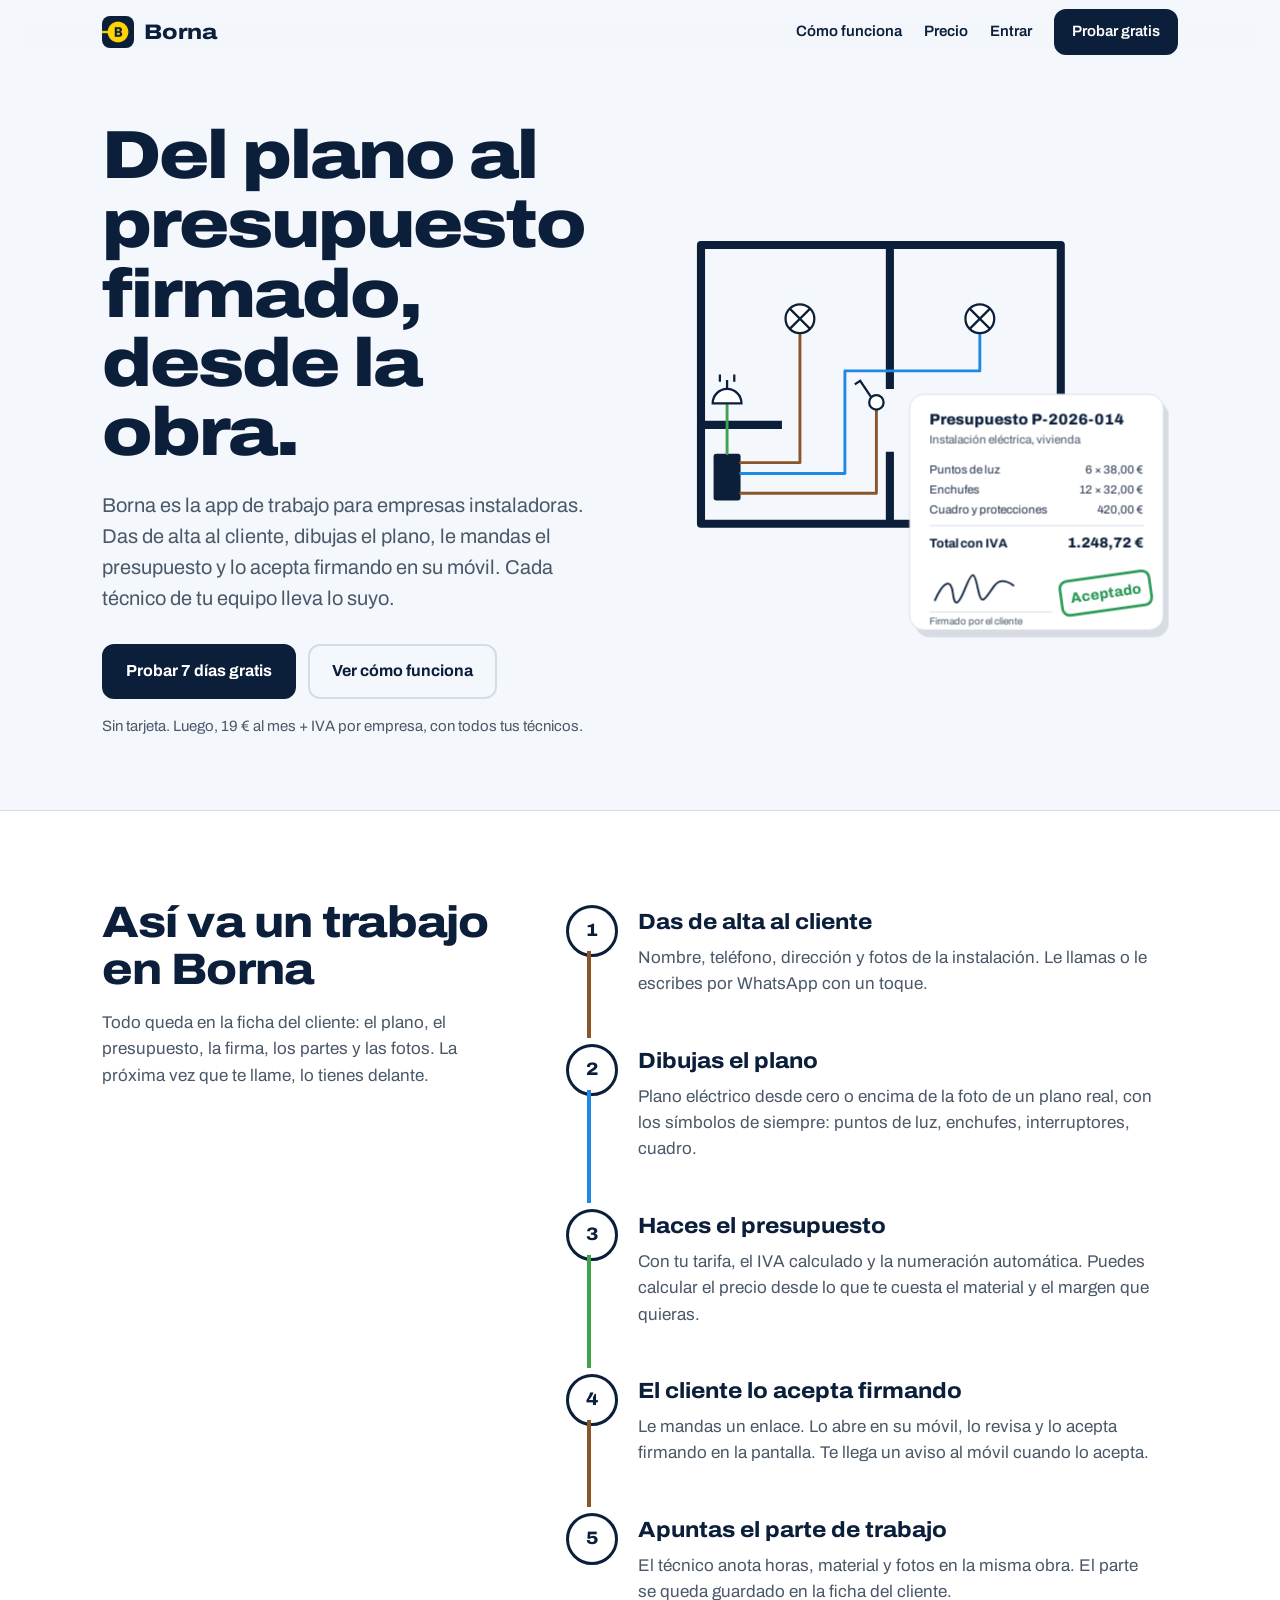
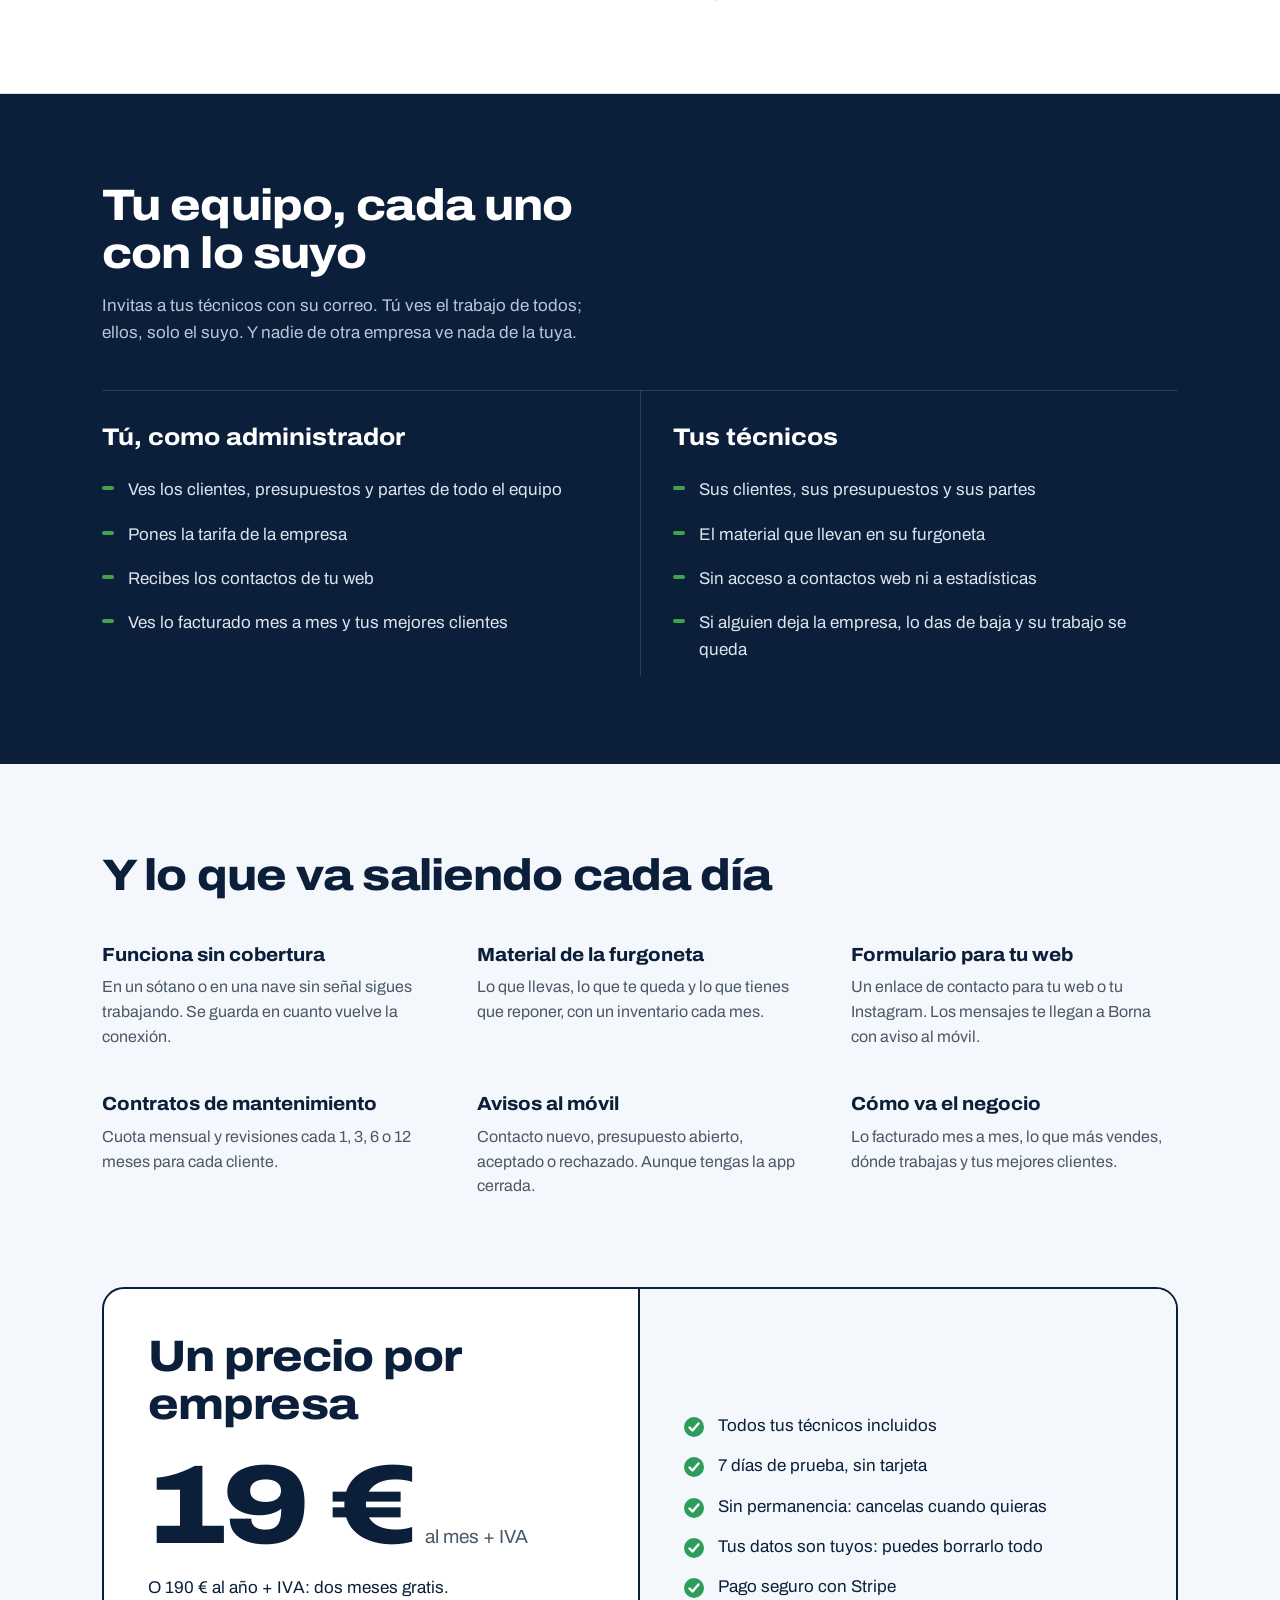
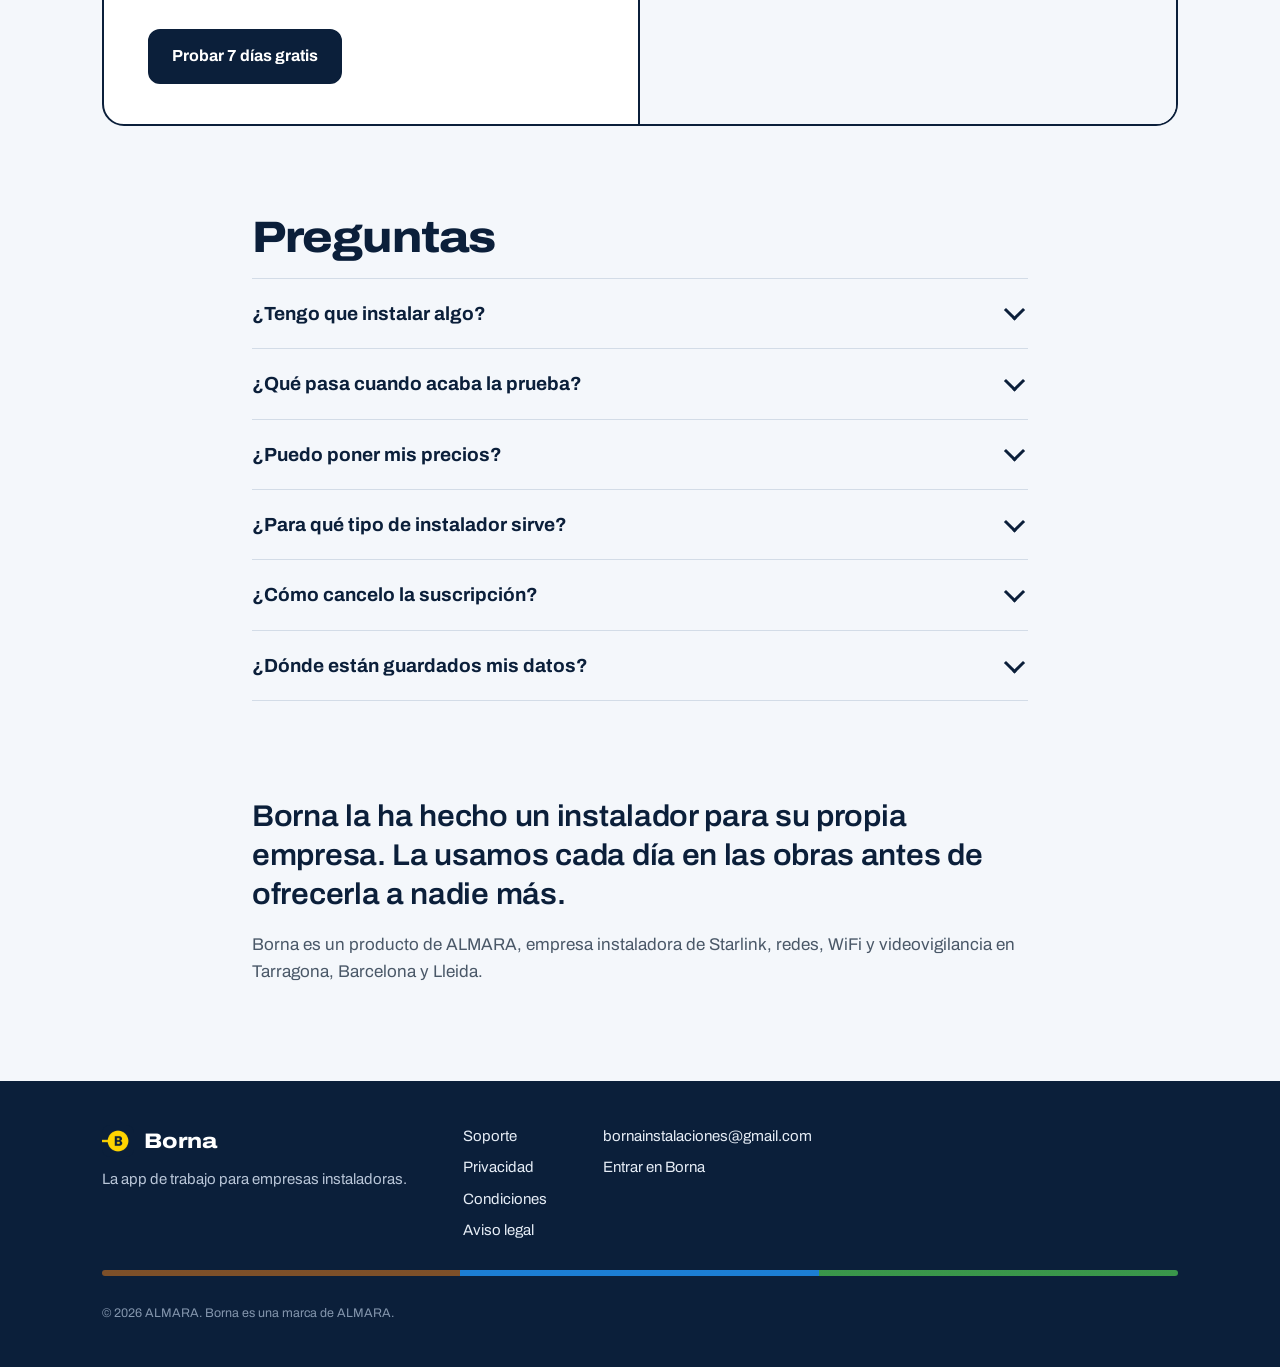
==== index.html @ b648d2bb "Web de Borna: portada, soporte, privacidad, condiciones y aviso legal Co-Authored-By: Claude Opus 5." ====
<!doctype html>
<html lang="es">
<head>
<meta charset="utf-8">
<meta name="viewport" content="width=device-width,initial-scale=1,viewport-fit=cover">
<title>Borna: presupuestos, planos y partes de trabajo para instaladores</title>
<meta name="description" content="App para empresas instaladoras: fichas de clientes, planos eléctricos, presupuestos que el cliente acepta firmando desde el móvil, partes de trabajo y material. 7 días gratis.">
<meta name="theme-color" content="#F4F7FB">
<meta property="og:title" content="Borna: la app de trabajo para empresas instaladoras">
<meta property="og:description" content="Clientes, planos, presupuestos con firma del cliente y partes de trabajo, desde el móvil. 19 € al mes por empresa, con todos tus técnicos.">
<meta property="og:type" content="website">
<meta property="og:image" content="/icon-512.png">
<link rel="icon" href="/icon-192.png">
<link rel="apple-touch-icon" href="/apple-touch-icon.png">
<link rel="preconnect" href="https://fonts.googleapis.com">
<link rel="preconnect" href="https://fonts.gstatic.com" crossorigin>
<link href="https://fonts.googleapis.com/css2?family=Archivo:wdth,wght@62..125,100..900&display=swap" rel="stylesheet">
<link rel="stylesheet" href="/estilo.css">
<style>
/* Portada */
.portada{padding:56px 0 72px}
.portada .envoltura{display:grid;grid-template-columns:1.02fr .98fr;gap:48px;align-items:center}
.portada h1{font-size:clamp(38px,5.6vw,68px);line-height:1.02;margin:0 0 22px;font-weight:850;font-variation-settings:"wdth" 116;letter-spacing:-.03em;max-width:13ch}
.portada .entrada{font-size:clamp(18px,1.6vw,20px);color:var(--gris);max-width:44ch;margin:0 0 30px}
.acciones{display:flex;flex-wrap:wrap;gap:12px;align-items:center}
.portada .nota{margin:16px 0 0;font-size:15px;color:var(--gris)}
@media (max-width:900px){.portada{padding:28px 0 56px}.portada .envoltura{grid-template-columns:1fr;gap:36px}}

/* Plano animado */
.plano{width:100%;height:auto;overflow:visible}
.plano .muro{fill:none;stroke:var(--tinta);stroke-width:9;stroke-linejoin:round}
.plano .simbolo{fill:#fff;stroke:var(--tinta);stroke-width:2.5}
.plano .cable{fill:none;stroke-width:3.2;stroke-linecap:round;stroke-linejoin:round;stroke-dasharray:var(--l);stroke-dashoffset:var(--l);animation:tender .7s cubic-bezier(.6,0,.3,1) forwards}
.plano .c1{stroke:var(--fase);--l:220;animation-delay:.25s}
.plano .c2{stroke:var(--neutro);--l:430;animation-delay:.55s}
.plano .c3{stroke:var(--tierra);--l:60;animation-delay:.85s}
.plano .c4{stroke:var(--fase);--l:250;animation-delay:1.05s}
.plano .hoja{opacity:0;transform:translateY(18px);animation:subir .55s cubic-bezier(.2,.8,.2,1) 1.55s forwards}
.plano .sello{opacity:0;transform-box:fill-box;transform-origin:center;transform:rotate(-8deg) scale(1.6);animation:sellar .35s cubic-bezier(.3,1.6,.5,1) 2.25s forwards}
.plano .firma{fill:none;stroke:var(--tinta);stroke-width:2;stroke-linecap:round;stroke-dasharray:160;stroke-dashoffset:160;animation:tender .6s ease-out 2s forwards}
@keyframes tender{to{stroke-dashoffset:0}}
@keyframes subir{to{opacity:1;transform:none}}
@keyframes sellar{to{opacity:1;transform:rotate(-8deg) scale(1)}}
@media (prefers-reduced-motion:reduce){
  .plano .cable,.plano .firma{animation:none;stroke-dashoffset:0}
  .plano .hoja{animation:none;opacity:1;transform:none}
  .plano .sello{animation:none;opacity:1;transform:rotate(-8deg)}
}

/* Así va un trabajo */
.trabajo{padding:88px 0;background:#fff;border-top:1px solid var(--linea);border-bottom:1px solid var(--linea)}
.trabajo .envoltura{display:grid;grid-template-columns:.8fr 1.2fr;gap:56px}
.trabajo .lado{position:sticky;top:104px;align-self:start}
h2{font-size:clamp(30px,3.6vw,44px);line-height:1.08;margin:0 0 16px;font-weight:800;font-variation-settings:"wdth" 112;letter-spacing:-.02em}
.lado p{color:var(--gris);max-width:36ch;margin:0}
.pasos{list-style:none;margin:0;padding:0;position:relative;counter-reset:paso}
.pasos li:not(:last-child)::after{content:"";position:absolute;left:21px;top:46px;bottom:0;width:4px;background:var(--neutro)}
.pasos li:nth-child(1)::after,.pasos li:nth-child(4)::after{background:var(--fase)}
.pasos li:nth-child(3)::after{background:var(--tierra)}
.pasos li{position:relative;padding:0 0 40px 72px;counter-increment:paso}
.pasos li:last-child{padding-bottom:0}
.pasos li::before{content:counter(paso);position:absolute;left:0;top:0;width:46px;height:46px;border-radius:50%;background:#fff;border:3px solid var(--tinta);display:grid;place-items:center;font-weight:800;font-size:18px;font-variation-settings:"wdth" 110;box-shadow:0 0 0 6px #fff}
.pasos h3{margin:6px 0 6px;font-size:22px;font-weight:750;font-variation-settings:"wdth" 108}
.pasos p{margin:0;color:var(--gris);max-width:52ch}
@media (max-width:900px){.trabajo{padding:64px 0}.trabajo .envoltura{grid-template-columns:1fr;gap:36px}.trabajo .lado{position:static}}

/* Equipo */
.equipo{background:var(--tinta);color:#fff;padding:88px 0}
.equipo h2{max-width:18ch}
.equipo .intro{color:#B9C6D8;max-width:52ch;margin:0 0 44px}
.roles{display:grid;grid-template-columns:1fr 1fr;gap:0;border-top:1px solid #2A3F5E}
.roles section{padding:28px 32px 4px 0}
.roles section+section{padding-left:32px;border-left:1px solid #2A3F5E}
.roles h3{margin:0 0 12px;font-size:24px;font-weight:750;font-variation-settings:"wdth" 110}
.roles ul{margin:0;padding:0;list-style:none}
.roles li{padding:9px 0 9px 26px;position:relative;color:#DCE4EF}
.roles li::before{content:"";position:absolute;left:0;top:18px;width:12px;height:4px;border-radius:2px;background:var(--tierra)}
@media (max-width:760px){.equipo{padding:64px 0}.roles{grid-template-columns:1fr}.roles section+section{padding-left:0;border-left:0;border-top:1px solid #2A3F5E}}

/* Además */
.ademas{padding:88px 0}
.extras{display:grid;grid-template-columns:repeat(3,1fr);gap:40px 48px;margin-top:40px}
.extras h3{margin:0 0 6px;font-size:19px;font-weight:750;font-variation-settings:"wdth" 106}
.extras p{margin:0;color:var(--gris);font-size:16px}
@media (max-width:900px){.ademas{padding:64px 0}.extras{grid-template-columns:1fr 1fr;gap:28px 32px}}
@media (max-width:560px){.extras{grid-template-columns:1fr}}

/* Precio */
.precio{padding:0 0 88px}
.tarifa{background:#fff;border:2px solid var(--tinta);border-radius:22px;display:grid;grid-template-columns:1fr 1fr;overflow:hidden}
.tarifa .cifra{padding:44px 44px 40px;border-right:2px solid var(--tinta)}
.tarifa .cifra h2{margin-bottom:28px}
.importe{display:flex;align-items:baseline;gap:12px;flex-wrap:wrap}
.importe b{font-size:clamp(72px,9vw,112px);line-height:.9;font-weight:850;font-variation-settings:"wdth" 120;letter-spacing:-.04em}
.importe span{font-size:19px;color:var(--gris)}
.tarifa .anual{margin:18px 0 28px;font-size:17px}
.tarifa ul{list-style:none;margin:0;padding:44px;display:grid;gap:14px;align-content:center;background:var(--papel)}
.tarifa li{padding-left:34px;position:relative}
.tarifa li::before{content:"";position:absolute;left:0;top:4px;width:20px;height:20px;border-radius:50%;background:var(--ok) url("data:image/svg+xml,%3Csvg xmlns='http://www.w3.org/2000/svg' viewBox='0 0 20 20'%3E%3Cpath d='M5.5 10.5l3 3 6-7' fill='none' stroke='white' stroke-width='2.4' stroke-linecap='round' stroke-linejoin='round'/%3E%3C/svg%3E") center/20px no-repeat}
@media (max-width:820px){.precio{padding-bottom:64px}.tarifa{grid-template-columns:1fr}.tarifa .cifra{border-right:0;border-bottom:2px solid var(--tinta);padding:32px 24px}.tarifa ul{padding:28px 24px}}

/* Preguntas */
.preguntas{padding:0 0 96px}
.preguntas .envoltura{max-width:820px}
details{border-bottom:1px solid var(--linea)}
details:first-of-type{border-top:1px solid var(--linea)}
summary{list-style:none;cursor:pointer;padding:20px 40px 20px 0;font-weight:700;font-size:19px;position:relative}
summary::-webkit-details-marker{display:none}
summary::after{content:"";position:absolute;right:6px;top:50%;width:12px;height:12px;border-right:3px solid var(--tinta);border-bottom:3px solid var(--tinta);transform:translateY(-70%) rotate(45deg);transition:transform .2s}
details[open] summary::after{transform:translateY(-30%) rotate(225deg)}
details p{margin:0 0 22px;color:var(--gris);max-width:62ch}

/* Origen */
.origen{padding:0 0 96px}
.origen .envoltura{max-width:820px}
.origen blockquote{margin:0;font-size:clamp(22px,2.6vw,30px);line-height:1.3;font-weight:600;font-variation-settings:"wdth" 104;letter-spacing:-.01em}
.origen p{color:var(--gris);margin:18px 0 0}
</style>
</head>
<body>

<header class="cab" id="cab">
  <div class="envoltura">
    <a class="marca" href="/"><img src="/icon-192.png" alt="" width="32" height="32">Borna</a>
    <nav aria-label="Principal">
      <a class="sec" href="#como">Cómo funciona</a>
      <a class="sec" href="#precio">Precio</a>
      <a href="https://instaladoresapp.vercel.app/">Entrar</a>
      <a class="boton" href="https://instaladoresapp.vercel.app/">Probar gratis</a>
    </nav>
  </div>
</header>

<main>
<section class="portada">
  <div class="envoltura">
    <div>
      <h1>Del plano al presupuesto firmado, desde la obra.</h1>
      <p class="entrada">Borna es la app de trabajo para empresas instaladoras. Das de alta al cliente, dibujas el plano, le mandas el presupuesto y lo acepta firmando en su móvil. Cada técnico de tu equipo lleva lo suyo.</p>
      <div class="acciones">
        <a class="boton" href="https://instaladoresapp.vercel.app/">Probar 7 días gratis</a>
        <a class="boton claro" href="#como">Ver cómo funciona</a>
      </div>
      <p class="nota">Sin tarjeta. Luego, 19 € al mes + IVA por empresa, con todos tus técnicos.</p>
    </div>

    <svg class="plano" viewBox="0 0 560 470" role="img" aria-label="Plano eléctrico de una vivienda conectado a un presupuesto aceptado y firmado por el cliente">
      <!-- muros -->
      <path class="muro" d="M30 30 H430 V340 H30 Z M240 30 V190 M240 260 V340 M30 230 H120"/>
      <!-- cuadro -->
      <rect x="44" y="262" width="30" height="52" rx="3" fill="#0B1F3A"/>
      <!-- cables -->
      <path class="cable c1" d="M74 272 H140 V128"/>
      <path class="cable c2" d="M74 284 H190 V170 H340 V128"/>
      <path class="cable c3" d="M59 262 V208"/>
      <path class="cable c4" d="M74 306 H225 V213"/>
      <!-- puntos de luz -->
      <g class="simbolo"><circle cx="140" cy="112" r="16"/><path d="M129 101 L151 123 M151 101 L129 123" fill="none"/></g>
      <g class="simbolo"><circle cx="340" cy="112" r="16"/><path d="M329 101 L351 123 M351 101 L329 123" fill="none"/></g>
      <!-- enchufe -->
      <g class="simbolo"><path d="M43 206 A16 16 0 0 1 75 206 Z"/><path d="M59 190 V180 M51 182 V174 M67 182 V174" fill="none"/></g>
      <!-- interruptor -->
      <g class="simbolo"><circle cx="225" cy="205" r="8"/><path d="M219 199 L207 181 L201 185" fill="none"/></g>

      <!-- presupuesto -->
      <g class="hoja">
        <rect x="262" y="196" width="282" height="262" rx="16" fill="#0B1F3A" opacity=".12" transform="translate(6 8)"/>
        <rect x="262" y="196" width="282" height="262" rx="16" fill="#fff" stroke="#D3DCE7"/>
        <text x="284" y="230" font-family="Archivo,system-ui,sans-serif" font-weight="800" font-size="17" fill="#0B1F3A">Presupuesto P-2026-014</text>
        <text x="284" y="251" font-family="Archivo,system-ui,sans-serif" font-size="13" fill="#4A5868">Instalación eléctrica, vivienda</text>
        <g font-family="Archivo,system-ui,sans-serif" font-size="13" fill="#22324A">
          <text x="284" y="284">Puntos de luz</text><text x="522" y="284" text-anchor="end">6 × 38,00 €</text>
          <text x="284" y="306">Enchufes</text><text x="522" y="306" text-anchor="end">12 × 32,00 €</text>
          <text x="284" y="328">Cuadro y protecciones</text><text x="522" y="328" text-anchor="end">420,00 €</text>
        </g>
        <path d="M284 342 H522" stroke="#D3DCE7"/>
        <text x="284" y="366" font-family="Archivo,system-ui,sans-serif" font-weight="700" font-size="14" fill="#0B1F3A">Total con IVA</text>
        <text x="522" y="366" text-anchor="end" font-family="Archivo,system-ui,sans-serif" font-weight="800" font-size="16" fill="#0B1F3A">1.248,72 €</text>
        <path class="firma" d="M290 425 c10 -22 18 -24 20 -8 s6 14 14 -6 s10 -18 14 2 s8 10 18 -4 c6 -8 14 -6 22 0"/>
        <path d="M284 438 H420" stroke="#D3DCE7"/>
        <text x="284" y="452" font-family="Archivo,system-ui,sans-serif" font-size="11" fill="#4A5868">Firmado por el cliente</text>
        <g class="sello">
          <rect x="430" y="398" width="100" height="38" rx="8" fill="#fff" stroke="#2E9D5B" stroke-width="3"/>
          <text x="480" y="423" text-anchor="middle" font-family="Archivo,system-ui,sans-serif" font-weight="800" font-size="16" fill="#2E9D5B">Aceptado</text>
        </g>
      </g>
    </svg>
  </div>
</section>

<section class="trabajo" id="como">
  <div class="envoltura">
    <div class="lado">
      <h2>Así va un trabajo en Borna</h2>
      <p>Todo queda en la ficha del cliente: el plano, el presupuesto, la firma, los partes y las fotos. La próxima vez que te llame, lo tienes delante.</p>
    </div>
    <ol class="pasos">
      <li><h3>Das de alta al cliente</h3><p>Nombre, teléfono, dirección y fotos de la instalación. Le llamas o le escribes por WhatsApp con un toque.</p></li>
      <li><h3>Dibujas el plano</h3><p>Plano eléctrico desde cero o encima de la foto de un plano real, con los símbolos de siempre: puntos de luz, enchufes, interruptores, cuadro.</p></li>
      <li><h3>Haces el presupuesto</h3><p>Con tu tarifa, el IVA calculado y la numeración automática. Puedes calcular el precio desde lo que te cuesta el material y el margen que quieras.</p></li>
      <li><h3>El cliente lo acepta firmando</h3><p>Le mandas un enlace. Lo abre en su móvil, lo revisa y lo acepta firmando en la pantalla. Te llega un aviso al móvil cuando lo acepta.</p></li>
      <li><h3>Apuntas el parte de trabajo</h3><p>El técnico anota horas, material y fotos en la misma obra. El parte se queda guardado en la ficha del cliente.</p></li>
    </ol>
  </div>
</section>

<section class="equipo">
  <div class="envoltura">
    <h2>Tu equipo, cada uno con lo suyo</h2>
    <p class="intro">Invitas a tus técnicos con su correo. Tú ves el trabajo de todos; ellos, solo el suyo. Y nadie de otra empresa ve nada de la tuya.</p>
    <div class="roles">
      <section>
        <h3>Tú, como administrador</h3>
        <ul>
          <li>Ves los clientes, presupuestos y partes de todo el equipo</li>
          <li>Pones la tarifa de la empresa</li>
          <li>Recibes los contactos de tu web</li>
          <li>Ves lo facturado mes a mes y tus mejores clientes</li>
        </ul>
      </section>
      <section>
        <h3>Tus técnicos</h3>
        <ul>
          <li>Sus clientes, sus presupuestos y sus partes</li>
          <li>El material que llevan en su furgoneta</li>
          <li>Sin acceso a contactos web ni a estadísticas</li>
          <li>Si alguien deja la empresa, lo das de baja y su trabajo se queda</li>
        </ul>
      </section>
    </div>
  </div>
</section>

<section class="ademas">
  <div class="envoltura">
    <h2>Y lo que va saliendo cada día</h2>
    <div class="extras">
      <div><h3>Funciona sin cobertura</h3><p>En un sótano o en una nave sin señal sigues trabajando. Se guarda en cuanto vuelve la conexión.</p></div>
      <div><h3>Material de la furgoneta</h3><p>Lo que llevas, lo que te queda y lo que tienes que reponer, con un inventario cada mes.</p></div>
      <div><h3>Formulario para tu web</h3><p>Un enlace de contacto para tu web o tu Instagram. Los mensajes te llegan a Borna con aviso al móvil.</p></div>
      <div><h3>Contratos de mantenimiento</h3><p>Cuota mensual y revisiones cada 1, 3, 6 o 12 meses para cada cliente.</p></div>
      <div><h3>Avisos al móvil</h3><p>Contacto nuevo, presupuesto abierto, aceptado o rechazado. Aunque tengas la app cerrada.</p></div>
      <div><h3>Cómo va el negocio</h3><p>Lo facturado mes a mes, lo que más vendes, dónde trabajas y tus mejores clientes.</p></div>
    </div>
  </div>
</section>

<section class="precio" id="precio">
  <div class="envoltura">
    <div class="tarifa">
      <div class="cifra">
        <h2>Un precio por empresa</h2>
        <div class="importe"><b>19 €</b><span>al mes + IVA</span></div>
        <p class="anual">O 190 € al año + IVA: dos meses gratis.</p>
        <a class="boton" href="https://instaladoresapp.vercel.app/">Probar 7 días gratis</a>
      </div>
      <ul>
        <li>Todos tus técnicos incluidos</li>
        <li>7 días de prueba, sin tarjeta</li>
        <li>Sin permanencia: cancelas cuando quieras</li>
        <li>Tus datos son tuyos: puedes borrarlo todo</li>
        <li>Pago seguro con Stripe</li>
      </ul>
    </div>
  </div>
</section>

<section class="preguntas" id="preguntas">
  <div class="envoltura">
    <h2>Preguntas</h2>
    <details><summary>¿Tengo que instalar algo?</summary><p>No. Borna funciona en el navegador del móvil, la tablet o el ordenador. Muy pronto también estará en App Store y Google Play.</p></details>
    <details><summary>¿Qué pasa cuando acaba la prueba?</summary><p>Sigues viendo todos tus datos, pero no puedes guardar cambios nuevos hasta que te suscribas. No se borra nada.</p></details>
    <details><summary>¿Puedo poner mis precios?</summary><p>Sí. La tarifa que viene incluida es de ejemplo: la cambias por la tuya en «Tu tarifa» y todos los presupuestos salen con tus precios.</p></details>
    <details><summary>¿Para qué tipo de instalador sirve?</summary><p>Para electricistas, instaladores de telecomunicaciones, antenas, redes WiFi, cámaras o alarmas. Para cualquiera que haga presupuestos, planos y partes en la obra.</p></details>
    <details><summary>¿Cómo cancelo la suscripción?</summary><p>Desde «Cuenta y suscripción», en la web de Borna. No hay permanencia. Si eliminas la cuenta, la suscripción se cancela en ese momento y se borra todo.</p></details>
    <details><summary>¿Dónde están guardados mis datos?</summary><p>En servidores de Supabase, con copia en tu móvil para trabajar sin cobertura. Cada empresa solo ve lo suyo. Lo explicamos en la <a href="/privacidad/">política de privacidad</a>.</p></details>
  </div>
</section>

<section class="origen">
  <div class="envoltura">
    <blockquote>Borna la ha hecho un instalador para su propia empresa. La usamos cada día en las obras antes de ofrecerla a nadie más.</blockquote>
    <p>Borna es un producto de ALMARA, empresa instaladora de Starlink, redes, WiFi y videovigilancia en Tarragona, Barcelona y Lleida.</p>
  </div>
</section>
</main>

<footer class="pie">
  <div class="envoltura">
    <div>
      <a class="marca" href="/"><img src="/icon-192.png" alt="" width="32" height="32">Borna</a>
      <p>La app de trabajo para empresas instaladoras.</p>
    </div>
    <nav aria-label="Información">
      <a href="/soporte/">Soporte</a>
      <a href="/privacidad/">Privacidad</a>
      <a href="/condiciones/">Condiciones</a>
      <a href="/aviso-legal/">Aviso legal</a>
    </nav>
    <nav aria-label="Contacto">
      <a href="mailto:bornainstalaciones@gmail.com">bornainstalaciones@gmail.com</a>
      <a href="https://instaladoresapp.vercel.app/">Entrar en Borna</a>
    </nav>
    <div class="cable" aria-hidden="true"></div>
    <small>© 2026 ALMARA. Borna es una marca de ALMARA.</small>
  </div>
</footer>

<script>
  const cab=document.getElementById("cab");
  const marcar=()=>cab.classList.toggle("con-borde",scrollY>8);
  addEventListener("scroll",marcar,{passive:true});marcar();
</script>
</body>
</html>
---- estilo.css ----
/* Borna · web pública. Colores sacados del cableado: fase marrón, neutro azul, tierra verde-amarillo. */
:root{
  --tinta:#0B1F3A;      /* azul de la app */
  --papel:#F4F7FB;
  --gris:#4A5868;
  --linea:#D3DCE7;
  --neutro:#1E88E5;     /* cable azul */
  --fase:#8A5528;       /* cable marrón */
  --tierra:#3FA34D;     /* cable verde */
  --tierra2:#E2C21C;    /* raya amarilla */
  --ok:#2E9D5B;
  --ancho:1120px;
}
*{box-sizing:border-box}
html{-webkit-text-size-adjust:100%;scroll-behavior:smooth}
@media (prefers-reduced-motion:reduce){html{scroll-behavior:auto}}
body{margin:0;background:var(--papel);color:var(--tinta);font-family:"Archivo",system-ui,-apple-system,"Segoe UI",sans-serif;font-size:17px;line-height:1.55;font-variation-settings:"wdth" 100}
a{color:var(--neutro)}
a:focus-visible,button:focus-visible,summary:focus-visible{outline:3px solid var(--neutro);outline-offset:3px;border-radius:6px}
img,svg{display:block;max-width:100%}
.envoltura{max-width:var(--ancho);margin:0 auto;padding:0 22px}

/* Cabecera */
.cab{position:sticky;top:0;z-index:10;background:rgba(244,247,251,.92);backdrop-filter:saturate(1.4) blur(10px);-webkit-backdrop-filter:saturate(1.4) blur(10px);border-bottom:1px solid transparent}
.cab.con-borde{border-bottom-color:var(--linea)}
.cab .envoltura{display:flex;align-items:center;gap:18px;height:64px}
.marca{display:flex;align-items:center;gap:10px;color:var(--tinta);text-decoration:none;font-weight:800;font-size:21px;font-variation-settings:"wdth" 118;letter-spacing:-.01em}
.marca img{width:32px;height:32px;border-radius:8px}
.cab nav{margin-left:auto;display:flex;align-items:center;gap:22px}
.cab nav a{color:var(--tinta);text-decoration:none;font-size:15px;font-weight:600}
.cab nav a:hover{color:var(--neutro)}
@media (max-width:760px){.cab nav a.sec{display:none}}

.boton{display:inline-flex;align-items:center;justify-content:center;gap:8px;padding:13px 22px;border-radius:12px;background:var(--tinta);color:#fff !important;text-decoration:none;font-weight:700;font-size:16px;border:2px solid var(--tinta);transition:background .15s,transform .15s}
.boton:hover{background:#163563;border-color:#163563}
.boton:active{transform:translateY(1px)}
.boton.claro{background:transparent;color:var(--tinta) !important;border-color:var(--linea)}
.boton.claro:hover{border-color:var(--tinta);background:#fff}
.cab .boton{padding:9px 16px;font-size:15px}

/* Páginas de texto (privacidad, aviso legal, soporte, condiciones) */
.texto{max-width:720px;margin:0 auto;padding:48px 22px 80px}
.texto h1{font-size:clamp(32px,5vw,44px);line-height:1.08;margin:0 0 10px;font-weight:800;font-variation-settings:"wdth" 112;letter-spacing:-.02em}
.texto .fecha{color:var(--gris);font-size:15px;margin:0 0 32px}
.texto h2{font-size:21px;margin:36px 0 8px;font-weight:750;font-variation-settings:"wdth" 108}
.texto p,.texto li{color:#22324A}
.texto ul{padding-left:20px}
.texto li{margin:4px 0}
.texto .ficha{background:#fff;border:1px solid var(--linea);border-radius:14px;padding:6px 20px;margin:18px 0}
.texto .ficha p{margin:12px 0}

/* Pie */
.pie{background:var(--tinta);color:#B9C6D8;font-size:15px;padding:44px 0 calc(env(safe-area-inset-bottom,0px) + 44px)}
.pie .envoltura{display:flex;flex-wrap:wrap;gap:28px 56px;align-items:flex-start}
.pie .marca{color:#fff}
.pie p{margin:10px 0 0;max-width:34ch}
.pie nav{display:grid;gap:8px}
.pie nav a{color:#E6EDF6;text-decoration:none}
.pie nav a:hover{text-decoration:underline}
.pie .cable{flex-basis:100%;height:6px;border-radius:3px;background:linear-gradient(90deg,var(--fase) 0 33.3%,var(--neutro) 33.3% 66.6%,var(--tierra) 66.6%);opacity:.9}
.pie small{flex-basis:100%;color:#8496AD}
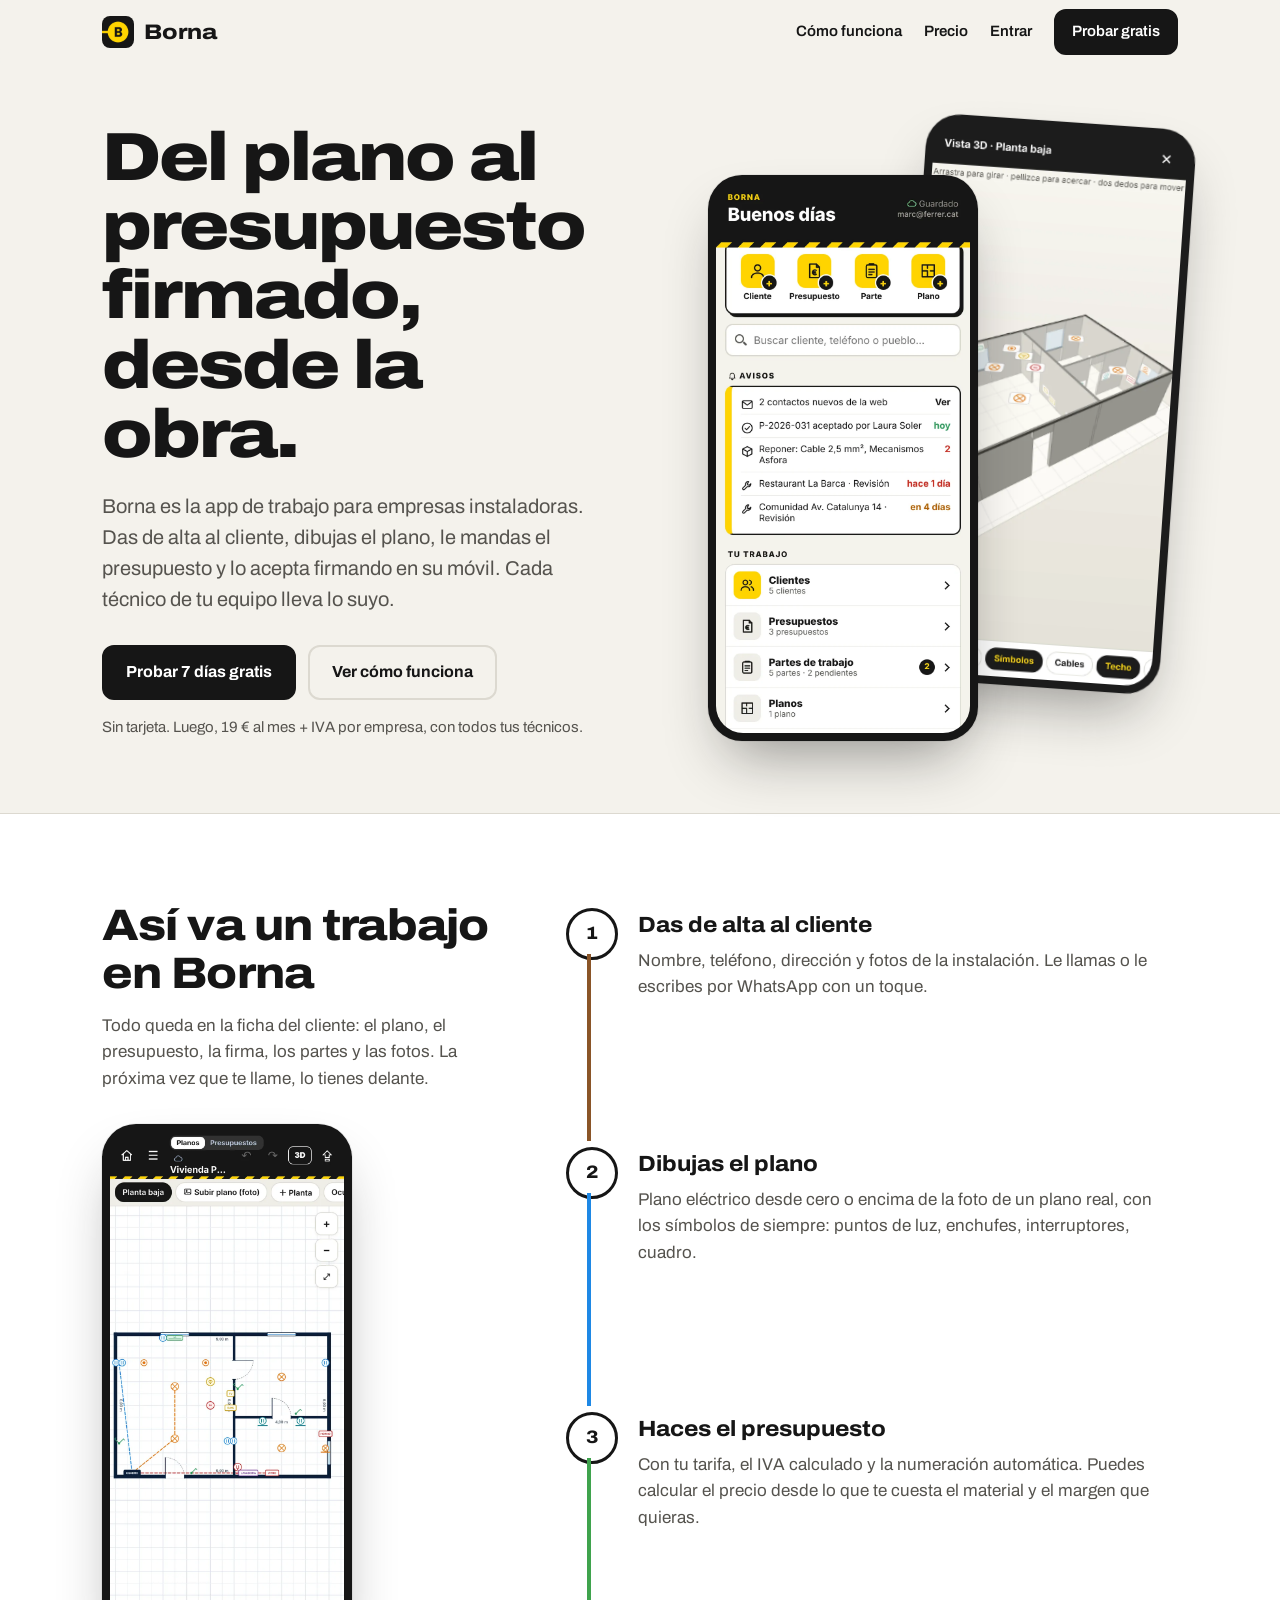
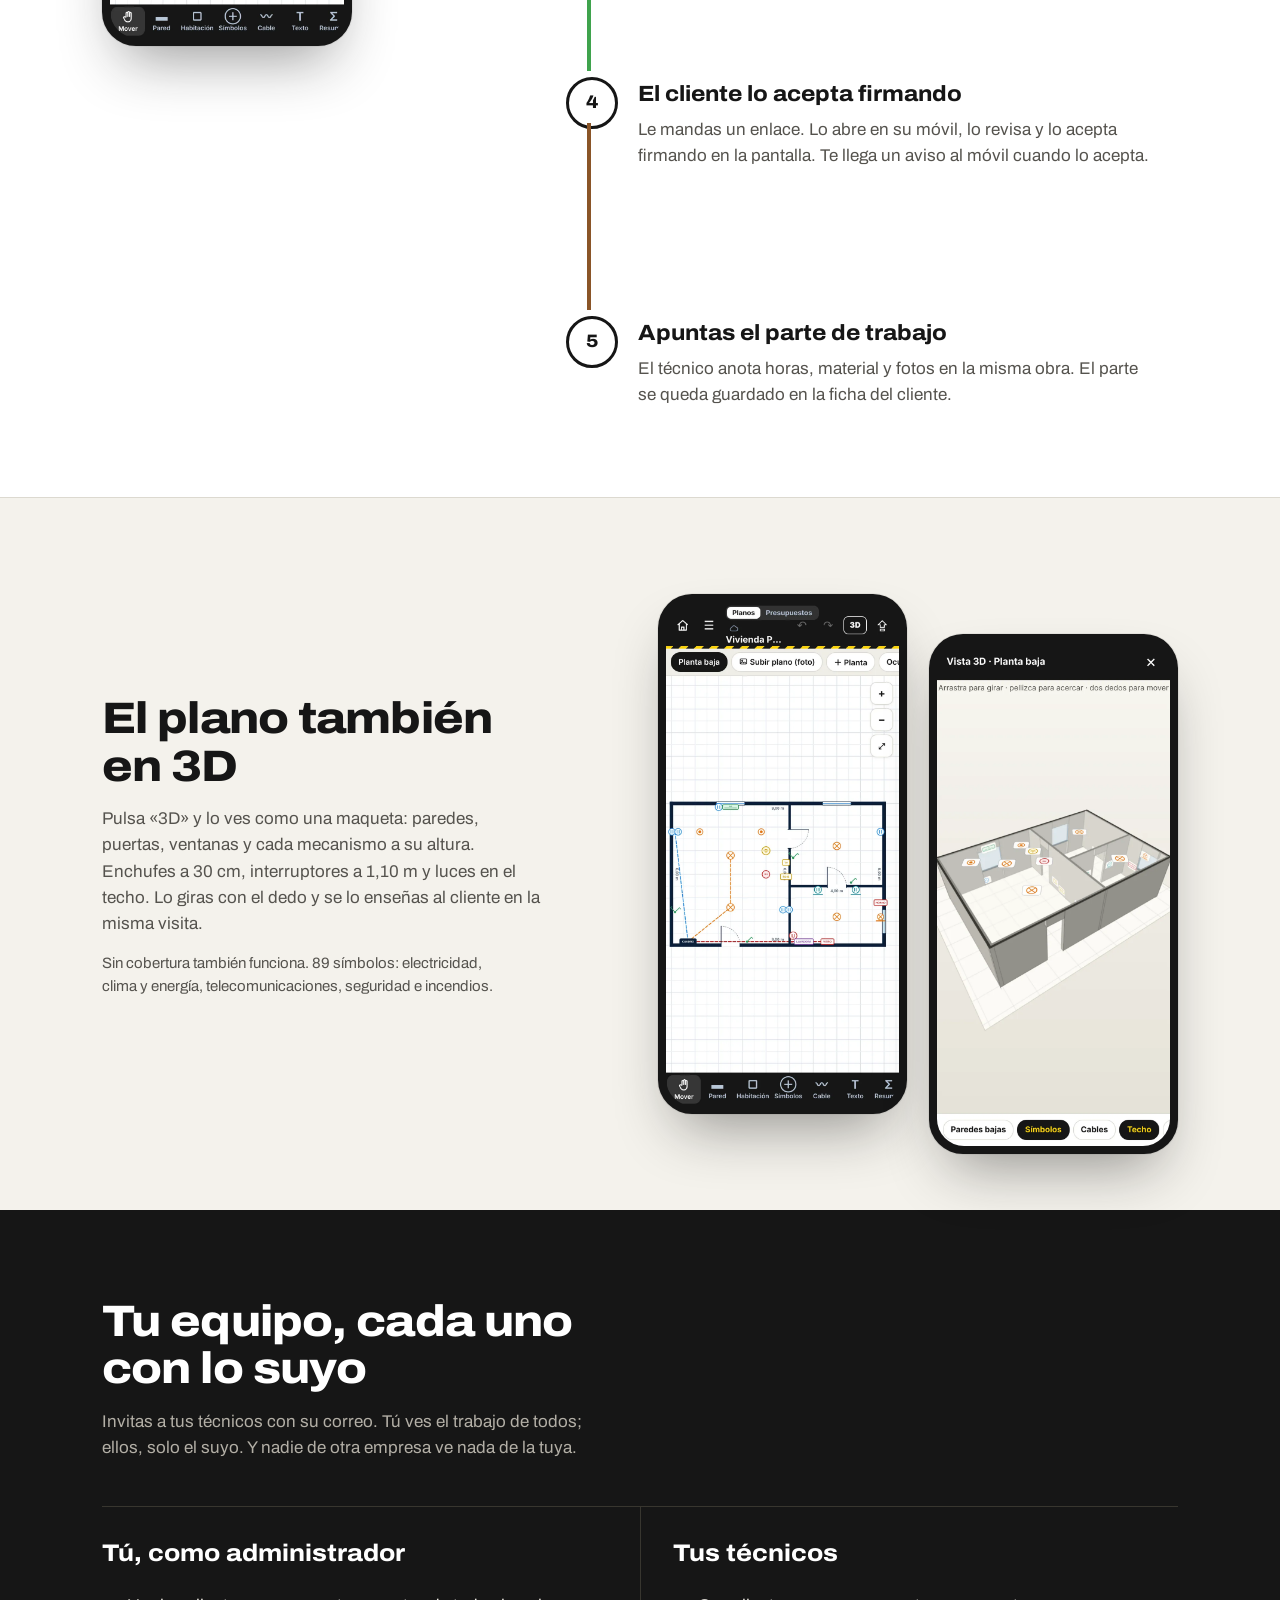
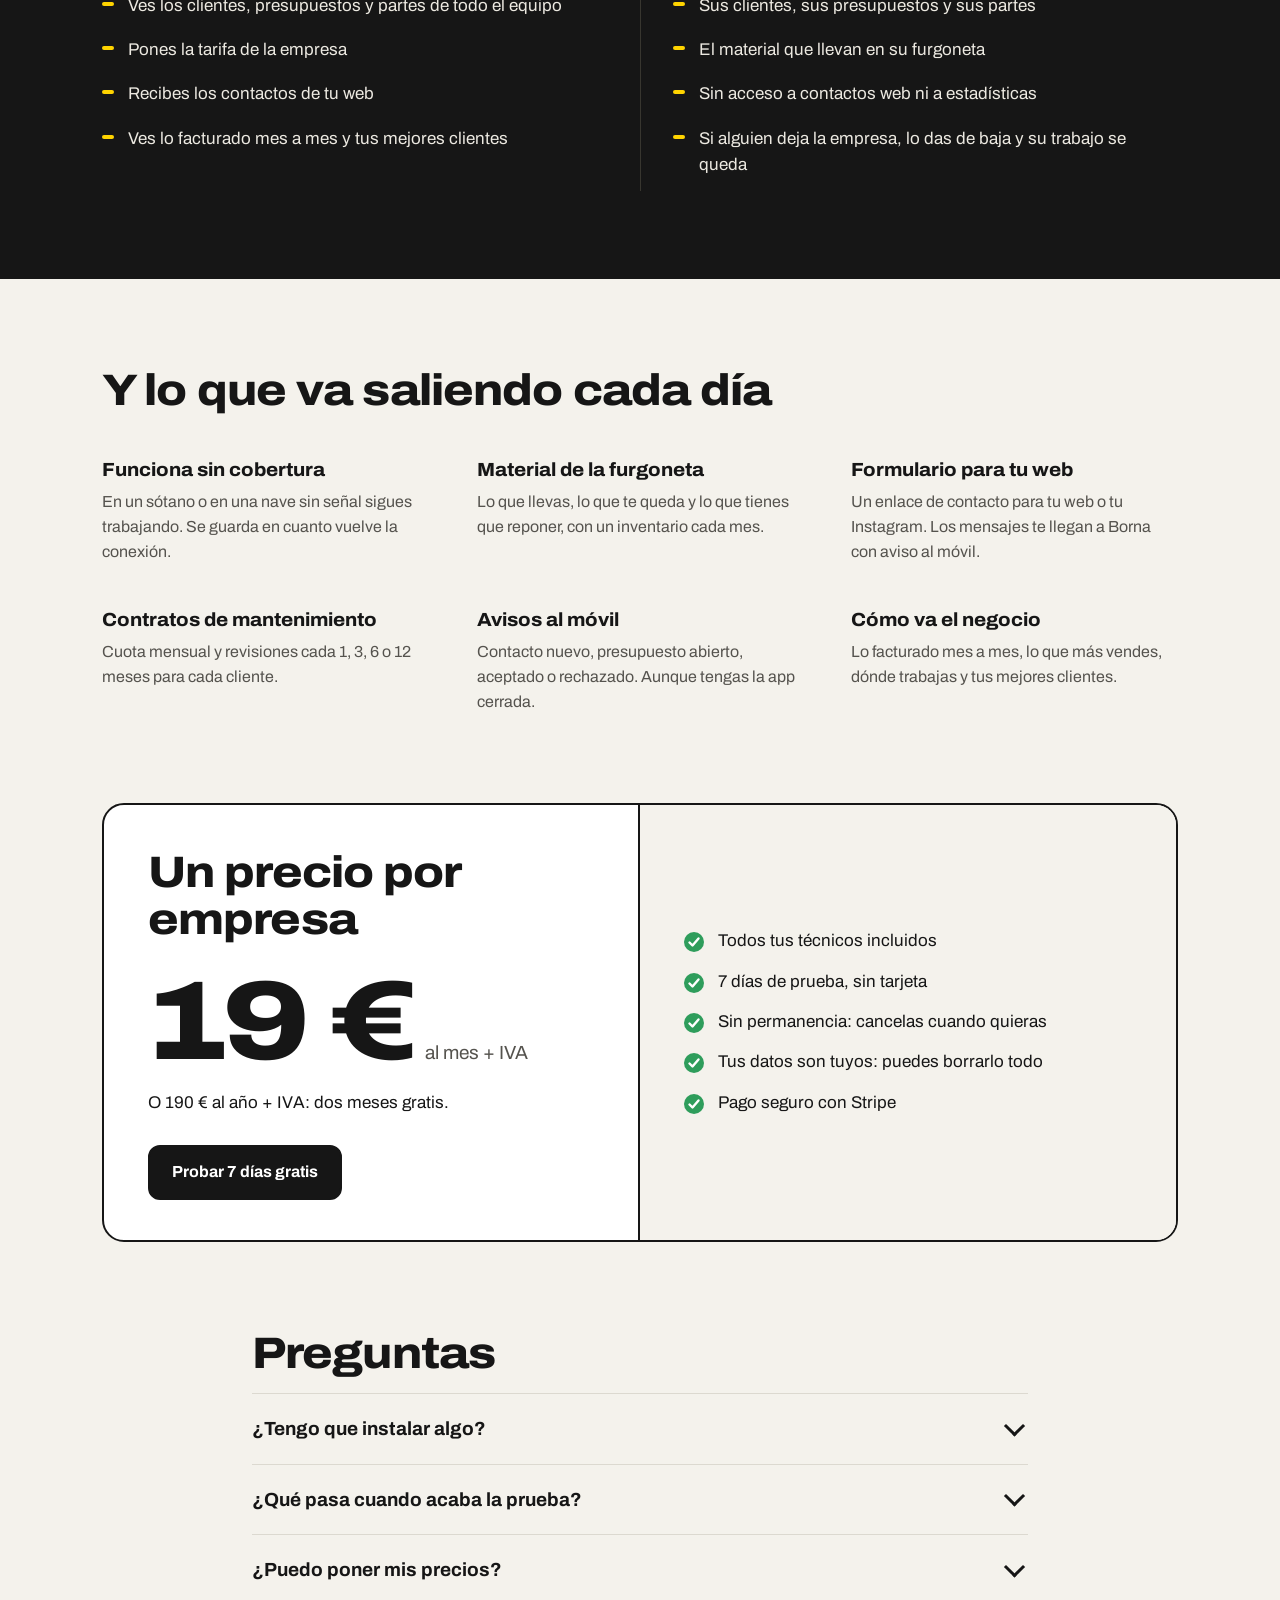
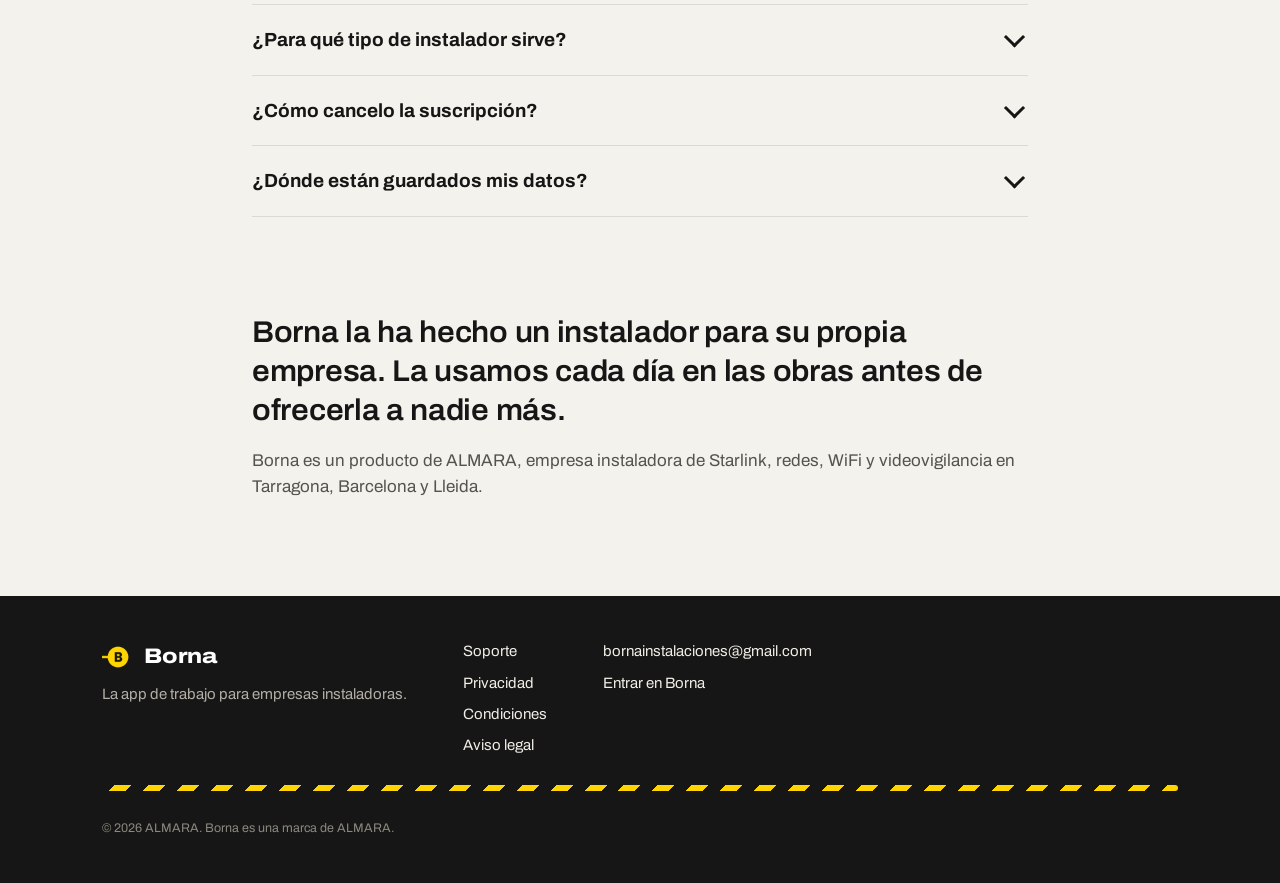
==== commit e2ef69b4: "Web con capturas reales de la app y colores de Borna (negro y amarillo) Co-Authored-By: Claude Opus " ====
--- a/index.html
+++ b/index.html
@@ -5,7 +5,7 @@
 <meta name="viewport" content="width=device-width,initial-scale=1,viewport-fit=cover">
 <title>Borna: presupuestos, planos y partes de trabajo para instaladores</title>
 <meta name="description" content="App para empresas instaladoras: fichas de clientes, planos eléctricos, presupuestos que el cliente acepta firmando desde el móvil, partes de trabajo y material. 7 días gratis.">
-<meta name="theme-color" content="#F4F7FB">
+<meta name="theme-color" content="#F4F2EC">
 <meta property="og:title" content="Borna: la app de trabajo para empresas instaladoras">
 <meta property="og:description" content="Clientes, planos, presupuestos con firma del cliente y partes de trabajo, desde el móvil. 19 € al mes por empresa, con todos tus técnicos.">
 <meta property="og:type" content="website">
@@ -25,27 +25,19 @@
 .acciones{display:flex;flex-wrap:wrap;gap:12px;align-items:center}
 .portada .nota{margin:16px 0 0;font-size:15px;color:var(--gris)}
 @media (max-width:900px){.portada{padding:28px 0 56px}.portada .envoltura{grid-template-columns:1fr;gap:36px}}
-
-/* Plano animado */
-.plano{width:100%;height:auto;overflow:visible}
-.plano .muro{fill:none;stroke:var(--tinta);stroke-width:9;stroke-linejoin:round}
-.plano .simbolo{fill:#fff;stroke:var(--tinta);stroke-width:2.5}
-.plano .cable{fill:none;stroke-width:3.2;stroke-linecap:round;stroke-linejoin:round;stroke-dasharray:var(--l);stroke-dashoffset:var(--l);animation:tender .7s cubic-bezier(.6,0,.3,1) forwards}
-.plano .c1{stroke:var(--fase);--l:220;animation-delay:.25s}
-.plano .c2{stroke:var(--neutro);--l:430;animation-delay:.55s}
-.plano .c3{stroke:var(--tierra);--l:60;animation-delay:.85s}
-.plano .c4{stroke:var(--fase);--l:250;animation-delay:1.05s}
-.plano .hoja{opacity:0;transform:translateY(18px);animation:subir .55s cubic-bezier(.2,.8,.2,1) 1.55s forwards}
-.plano .sello{opacity:0;transform-box:fill-box;transform-origin:center;transform:rotate(-8deg) scale(1.6);animation:sellar .35s cubic-bezier(.3,1.6,.5,1) 2.25s forwards}
-.plano .firma{fill:none;stroke:var(--tinta);stroke-width:2;stroke-linecap:round;stroke-dasharray:160;stroke-dashoffset:160;animation:tender .6s ease-out 2s forwards}
-@keyframes tender{to{stroke-dashoffset:0}}
-@keyframes subir{to{opacity:1;transform:none}}
-@keyframes sellar{to{opacity:1;transform:rotate(-8deg) scale(1)}}
-@media (prefers-reduced-motion:reduce){
-  .plano .cable,.plano .firma{animation:none;stroke-dashoffset:0}
-  .plano .hoja{animation:none;opacity:1;transform:none}
-  .plano .sello{animation:none;opacity:1;transform:rotate(-8deg)}
-}
+@media (max-width:560px){.portada .plano{width:calc(100% + 16px);max-width:none;margin:0 -12px 0 -4px}}
+
+/* Capturas de la app en un marco de móvil */
+.movil{margin:0;border-radius:34px;padding:8px;background:#161616;box-shadow:0 30px 60px -20px rgba(22,22,22,.45),0 0 0 1px rgba(0,0,0,.06)}
+.movil img{display:block;width:100%;height:auto;border-radius:27px;background:#F4F2EC}
+.moviles{position:relative;width:100%;max-width:470px;margin-left:auto;height:620px}
+.moviles .movil{position:absolute;width:270px}
+.moviles .delante{left:0;bottom:0;z-index:2}
+.moviles .atras{right:0;top:0;transform:rotate(4deg);opacity:.98}
+@media (max-width:900px){.moviles{margin:0 auto;max-width:360px;height:540px}.moviles .movil{width:228px}}
+@media (max-width:420px){.moviles{height:470px}.moviles .movil{width:200px}}
+@media (prefers-reduced-motion:no-preference){.moviles .movil{animation:entra .7s cubic-bezier(.2,.8,.2,1) both}.moviles .atras{animation-delay:.15s}
+  @keyframes entra{from{opacity:0;transform:translateY(24px)}}.moviles .atras{animation-name:entraG}@keyframes entraG{from{opacity:0;transform:translateY(24px) rotate(4deg)}}}
 
 /* Así va un trabajo */
 .trabajo{padding:88px 0;background:#fff;border-top:1px solid var(--linea);border-bottom:1px solid var(--linea)}
@@ -62,20 +54,33 @@
 .pasos li::before{content:counter(paso);position:absolute;left:0;top:0;width:46px;height:46px;border-radius:50%;background:#fff;border:3px solid var(--tinta);display:grid;place-items:center;font-weight:800;font-size:18px;font-variation-settings:"wdth" 110;box-shadow:0 0 0 6px #fff}
 .pasos h3{margin:6px 0 6px;font-size:22px;font-weight:750;font-variation-settings:"wdth" 108}
 .pasos p{margin:0;color:var(--gris);max-width:52ch}
+.lado .pantalla{width:250px;margin-top:32px}
+.lado .pantalla img{transition:opacity .25s}
+.pasos li{padding-bottom:140px}
+.en-paso{display:none}
+@media (max-width:900px){.lado .pantalla{display:none}.pasos li{padding-bottom:40px}.en-paso{display:block;width:min(240px,70%);margin:18px 0 0}}
 @media (max-width:900px){.trabajo{padding:64px 0}.trabajo .envoltura{grid-template-columns:1fr;gap:36px}.trabajo .lado{position:static}}
+
+/* 3D */
+.tresd{padding:96px 0;background:var(--papel)}
+.tresd .envoltura{display:grid;grid-template-columns:.9fr 1.1fr;gap:56px;align-items:center}
+.tresd p{color:var(--gris);max-width:44ch;margin:0 0 14px}.tresd .nota{font-size:15px}
+.tresd .dos{display:grid;grid-template-columns:1fr 1fr;gap:22px;max-width:520px;margin-left:auto}
+.tresd .dos .movil:last-child{transform:translateY(40px)}
+@media (max-width:900px){.tresd{padding:64px 0}.tresd .envoltura{grid-template-columns:1fr;gap:28px}.tresd .dos{margin:0 auto 40px;gap:14px}}
 
 /* Equipo */
 .equipo{background:var(--tinta);color:#fff;padding:88px 0}
 .equipo h2{max-width:18ch}
-.equipo .intro{color:#B9C6D8;max-width:52ch;margin:0 0 44px}
-.roles{display:grid;grid-template-columns:1fr 1fr;gap:0;border-top:1px solid #2A3F5E}
+.equipo .intro{color:#B3AFA6;max-width:52ch;margin:0 0 44px}
+.roles{display:grid;grid-template-columns:1fr 1fr;gap:0;border-top:1px solid #38362F}
 .roles section{padding:28px 32px 4px 0}
-.roles section+section{padding-left:32px;border-left:1px solid #2A3F5E}
+.roles section+section{padding-left:32px;border-left:1px solid #38362F}
 .roles h3{margin:0 0 12px;font-size:24px;font-weight:750;font-variation-settings:"wdth" 110}
 .roles ul{margin:0;padding:0;list-style:none}
-.roles li{padding:9px 0 9px 26px;position:relative;color:#DCE4EF}
-.roles li::before{content:"";position:absolute;left:0;top:18px;width:12px;height:4px;border-radius:2px;background:var(--tierra)}
-@media (max-width:760px){.equipo{padding:64px 0}.roles{grid-template-columns:1fr}.roles section+section{padding-left:0;border-left:0;border-top:1px solid #2A3F5E}}
+.roles li{padding:9px 0 9px 26px;position:relative;color:#ECE9E1}
+.roles li::before{content:"";position:absolute;left:0;top:18px;width:12px;height:4px;border-radius:2px;background:var(--amarillo)}
+@media (max-width:760px){.equipo{padding:64px 0}.roles{grid-template-columns:1fr}.roles section+section{padding-left:0;border-left:0;border-top:1px solid #38362F}}
 
 /* Además */
 .ademas{padding:88px 0}
@@ -123,7 +128,7 @@
   <div class="envoltura">
     <a class="marca" href="/"><img src="/icon-192.png" alt="" width="32" height="32">Borna</a>
     <nav aria-label="Principal">
-      <a class="sec" href="#como">Cómo funciona</a>
+      <a class="sec solo-ancho" href="#como">Cómo funciona</a>
       <a class="sec" href="#precio">Precio</a>
       <a href="https://instaladoresapp.vercel.app/">Entrar</a>
       <a class="boton" href="https://instaladoresapp.vercel.app/">Probar gratis</a>
@@ -144,47 +149,10 @@
       <p class="nota">Sin tarjeta. Luego, 19 € al mes + IVA por empresa, con todos tus técnicos.</p>
     </div>
 
-    <svg class="plano" viewBox="0 0 560 470" role="img" aria-label="Plano eléctrico de una vivienda conectado a un presupuesto aceptado y firmado por el cliente">
-      <!-- muros -->
-      <path class="muro" d="M30 30 H430 V340 H30 Z M240 30 V190 M240 260 V340 M30 230 H120"/>
-      <!-- cuadro -->
-      <rect x="44" y="262" width="30" height="52" rx="3" fill="#0B1F3A"/>
-      <!-- cables -->
-      <path class="cable c1" d="M74 272 H140 V128"/>
-      <path class="cable c2" d="M74 284 H190 V170 H340 V128"/>
-      <path class="cable c3" d="M59 262 V208"/>
-      <path class="cable c4" d="M74 306 H225 V213"/>
-      <!-- puntos de luz -->
-      <g class="simbolo"><circle cx="140" cy="112" r="16"/><path d="M129 101 L151 123 M151 101 L129 123" fill="none"/></g>
-      <g class="simbolo"><circle cx="340" cy="112" r="16"/><path d="M329 101 L351 123 M351 101 L329 123" fill="none"/></g>
-      <!-- enchufe -->
-      <g class="simbolo"><path d="M43 206 A16 16 0 0 1 75 206 Z"/><path d="M59 190 V180 M51 182 V174 M67 182 V174" fill="none"/></g>
-      <!-- interruptor -->
-      <g class="simbolo"><circle cx="225" cy="205" r="8"/><path d="M219 199 L207 181 L201 185" fill="none"/></g>
-
-      <!-- presupuesto -->
-      <g class="hoja">
-        <rect x="262" y="196" width="282" height="262" rx="16" fill="#0B1F3A" opacity=".12" transform="translate(6 8)"/>
-        <rect x="262" y="196" width="282" height="262" rx="16" fill="#fff" stroke="#D3DCE7"/>
-        <text x="284" y="230" font-family="Archivo,system-ui,sans-serif" font-weight="800" font-size="17" fill="#0B1F3A">Presupuesto P-2026-014</text>
-        <text x="284" y="251" font-family="Archivo,system-ui,sans-serif" font-size="13" fill="#4A5868">Instalación eléctrica, vivienda</text>
-        <g font-family="Archivo,system-ui,sans-serif" font-size="13" fill="#22324A">
-          <text x="284" y="284">Puntos de luz</text><text x="522" y="284" text-anchor="end">6 × 38,00 €</text>
-          <text x="284" y="306">Enchufes</text><text x="522" y="306" text-anchor="end">12 × 32,00 €</text>
-          <text x="284" y="328">Cuadro y protecciones</text><text x="522" y="328" text-anchor="end">420,00 €</text>
-        </g>
-        <path d="M284 342 H522" stroke="#D3DCE7"/>
-        <text x="284" y="366" font-family="Archivo,system-ui,sans-serif" font-weight="700" font-size="14" fill="#0B1F3A">Total con IVA</text>
-        <text x="522" y="366" text-anchor="end" font-family="Archivo,system-ui,sans-serif" font-weight="800" font-size="16" fill="#0B1F3A">1.248,72 €</text>
-        <path class="firma" d="M290 425 c10 -22 18 -24 20 -8 s6 14 14 -6 s10 -18 14 2 s8 10 18 -4 c6 -8 14 -6 22 0"/>
-        <path d="M284 438 H420" stroke="#D3DCE7"/>
-        <text x="284" y="452" font-family="Archivo,system-ui,sans-serif" font-size="11" fill="#4A5868">Firmado por el cliente</text>
-        <g class="sello">
-          <rect x="430" y="398" width="100" height="38" rx="8" fill="#fff" stroke="#2E9D5B" stroke-width="3"/>
-          <text x="480" y="423" text-anchor="middle" font-family="Archivo,system-ui,sans-serif" font-weight="800" font-size="16" fill="#2E9D5B">Aceptado</text>
-        </g>
-      </g>
-    </svg>
+    <div class="moviles" aria-label="Capturas de la app Borna">
+      <figure class="movil atras"><img src="/img/app/plano-3d.webp" width="390" height="844" alt="Plano de una vivienda en 3D, con enchufes e interruptores en las paredes y las luces en el techo"></figure>
+      <figure class="movil delante"><img src="/img/app/inicio.webp" width="390" height="844" alt="Pantalla de inicio de Borna: crear cliente, presupuesto, parte o plano, y avisos del día"></figure>
+    </div>
   </div>
 </section>
 
@@ -193,14 +161,29 @@
     <div class="lado">
       <h2>Así va un trabajo en Borna</h2>
       <p>Todo queda en la ficha del cliente: el plano, el presupuesto, la firma, los partes y las fotos. La próxima vez que te llame, lo tienes delante.</p>
+      <figure class="movil pantalla" aria-hidden="true"><img id="pantallaPaso" src="/img/app/cliente.webp" width="390" height="844" alt=""></figure>
     </div>
     <ol class="pasos">
-      <li><h3>Das de alta al cliente</h3><p>Nombre, teléfono, dirección y fotos de la instalación. Le llamas o le escribes por WhatsApp con un toque.</p></li>
-      <li><h3>Dibujas el plano</h3><p>Plano eléctrico desde cero o encima de la foto de un plano real, con los símbolos de siempre: puntos de luz, enchufes, interruptores, cuadro.</p></li>
-      <li><h3>Haces el presupuesto</h3><p>Con tu tarifa, el IVA calculado y la numeración automática. Puedes calcular el precio desde lo que te cuesta el material y el margen que quieras.</p></li>
-      <li><h3>El cliente lo acepta firmando</h3><p>Le mandas un enlace. Lo abre en su móvil, lo revisa y lo acepta firmando en la pantalla. Te llega un aviso al móvil cuando lo acepta.</p></li>
-      <li><h3>Apuntas el parte de trabajo</h3><p>El técnico anota horas, material y fotos en la misma obra. El parte se queda guardado en la ficha del cliente.</p></li>
+      <li data-img="/img/app/cliente.webp"><h3>Das de alta al cliente</h3><p>Nombre, teléfono, dirección y fotos de la instalación. Le llamas o le escribes por WhatsApp con un toque.</p><figure class="movil en-paso"><img src="/img/app/cliente.webp" width="390" height="844" loading="lazy" alt="Ficha de un cliente con teléfono, WhatsApp, dirección y contrato de mantenimiento"></figure></li>
+      <li data-img="/img/app/plano.webp"><h3>Dibujas el plano</h3><p>Plano eléctrico desde cero o encima de la foto de un plano real, con los símbolos de siempre: puntos de luz, enchufes, interruptores, cuadro.</p><figure class="movil en-paso"><img src="/img/app/plano.webp" width="390" height="844" loading="lazy" alt="Plano eléctrico de una vivienda dibujado en el móvil"></figure></li>
+      <li data-img="/img/app/presupuesto.webp"><h3>Haces el presupuesto</h3><p>Con tu tarifa, el IVA calculado y la numeración automática. Puedes calcular el precio desde lo que te cuesta el material y el margen que quieras.</p><figure class="movil en-paso"><img src="/img/app/presupuesto.webp" width="390" height="844" loading="lazy" alt="Presupuesto con las partidas sacadas del plano y el total con IVA"></figure></li>
+      <li data-img="/img/app/firma.webp"><h3>El cliente lo acepta firmando</h3><p>Le mandas un enlace. Lo abre en su móvil, lo revisa y lo acepta firmando en la pantalla. Te llega un aviso al móvil cuando lo acepta.</p><figure class="movil en-paso"><img src="/img/app/firma.webp" width="390" height="844" loading="lazy" alt="El cliente firma con el dedo en su móvil para aceptar el presupuesto"></figure></li>
+      <li data-img="/img/app/partes.webp"><h3>Apuntas el parte de trabajo</h3><p>El técnico anota horas, material y fotos en la misma obra. El parte se queda guardado en la ficha del cliente.</p><figure class="movil en-paso"><img src="/img/app/partes.webp" width="390" height="844" loading="lazy" alt="Lista de partes de trabajo, pendientes, terminados y firmados"></figure></li>
     </ol>
+  </div>
+</section>
+
+<section class="tresd">
+  <div class="envoltura">
+    <div>
+      <h2>El plano también en 3D</h2>
+      <p>Pulsa «3D» y lo ves como una maqueta: paredes, puertas, ventanas y cada mecanismo a su altura. Enchufes a 30 cm, interruptores a 1,10 m y luces en el techo. Lo giras con el dedo y se lo enseñas al cliente en la misma visita.</p>
+      <p class="nota">Sin cobertura también funciona. 89 símbolos: electricidad, clima y energía, telecomunicaciones, seguridad e incendios.</p>
+    </div>
+    <div class="dos">
+      <figure class="movil"><img src="/img/app/plano.webp" width="390" height="844" loading="lazy" alt="Plano eléctrico en 2D"></figure>
+      <figure class="movil"><img src="/img/app/plano-3d.webp" width="390" height="844" loading="lazy" alt="El mismo plano en 3D"></figure>
+    </div>
   </div>
 </section>
 
@@ -310,6 +293,11 @@
   const cab=document.getElementById("cab");
   const marcar=()=>cab.classList.toggle("con-borde",scrollY>8);
   addEventListener("scroll",marcar,{passive:true});marcar();
+  const img=document.getElementById("pantallaPaso");
+  if(img&&"IntersectionObserver" in window){
+    const io=new IntersectionObserver(es=>{for(const e of es)if(e.isIntersecting){const src=e.target.dataset.img;if(img.getAttribute("src")!==src){img.style.opacity=0;setTimeout(()=>{img.src=src;img.style.opacity=1},160)}}},{rootMargin:"-45% 0px -45% 0px"});
+    document.querySelectorAll(".pasos li[data-img]").forEach(li=>io.observe(li));
+  }
 </script>
 </body>
 </html>
--- a/estilo.css
+++ b/estilo.css
@@ -1,9 +1,10 @@
-/* Borna · web pública. Colores sacados del cableado: fase marrón, neutro azul, tierra verde-amarillo. */
+/* Borna · web pública. Negro y amarillo como la app; los colores del cableado (fase marrón, neutro azul, tierra verde) como acentos. */
 :root{
-  --tinta:#0B1F3A;      /* azul de la app */
-  --papel:#F4F7FB;
-  --gris:#4A5868;
-  --linea:#D3DCE7;
+  --tinta:#161616;      /* negro de la app */
+  --amarillo:#FFD400;
+  --papel:#F4F2EC;
+  --gris:#55534E;
+  --linea:#DCD9D0;
   --neutro:#1E88E5;     /* cable azul */
   --fase:#8A5528;       /* cable marrón */
   --tierra:#3FA34D;     /* cable verde */
@@ -15,24 +16,26 @@
 html{-webkit-text-size-adjust:100%;scroll-behavior:smooth}
 @media (prefers-reduced-motion:reduce){html{scroll-behavior:auto}}
 body{margin:0;background:var(--papel);color:var(--tinta);font-family:"Archivo",system-ui,-apple-system,"Segoe UI",sans-serif;font-size:17px;line-height:1.55;font-variation-settings:"wdth" 100}
-a{color:var(--neutro)}
-a:focus-visible,button:focus-visible,summary:focus-visible{outline:3px solid var(--neutro);outline-offset:3px;border-radius:6px}
+a{color:var(--tinta);text-decoration-color:var(--amarillo);text-decoration-thickness:2px;text-underline-offset:3px}
+a:focus-visible,button:focus-visible,summary:focus-visible{outline:3px solid var(--amarillo);outline-offset:3px;border-radius:6px}
 img,svg{display:block;max-width:100%}
 .envoltura{max-width:var(--ancho);margin:0 auto;padding:0 22px}
 
 /* Cabecera */
-.cab{position:sticky;top:0;z-index:10;background:rgba(244,247,251,.92);backdrop-filter:saturate(1.4) blur(10px);-webkit-backdrop-filter:saturate(1.4) blur(10px);border-bottom:1px solid transparent}
+.cab{position:sticky;top:0;z-index:10;background:rgba(244,242,236,.92);backdrop-filter:saturate(1.4) blur(10px);-webkit-backdrop-filter:saturate(1.4) blur(10px);border-bottom:1px solid transparent}
 .cab.con-borde{border-bottom-color:var(--linea)}
 .cab .envoltura{display:flex;align-items:center;gap:18px;height:64px}
-.marca{display:flex;align-items:center;gap:10px;color:var(--tinta);text-decoration:none;font-weight:800;font-size:21px;font-variation-settings:"wdth" 118;letter-spacing:-.01em}
+.marca{flex-shrink:0;display:flex;align-items:center;gap:10px;color:var(--tinta);text-decoration:none;font-weight:800;font-size:21px;font-variation-settings:"wdth" 118;letter-spacing:-.01em}
 .marca img{width:32px;height:32px;border-radius:8px}
 .cab nav{margin-left:auto;display:flex;align-items:center;gap:22px}
-.cab nav a{color:var(--tinta);text-decoration:none;font-size:15px;font-weight:600}
-.cab nav a:hover{color:var(--neutro)}
-@media (max-width:760px){.cab nav a.sec{display:none}}
+.cab nav a{white-space:nowrap;color:var(--tinta);text-decoration:none;font-size:15px;font-weight:600}
+.cab nav a:hover{color:var(--tinta);text-decoration:underline;text-decoration-color:var(--amarillo);text-decoration-thickness:3px;text-underline-offset:6px}
+@media (max-width:760px){.cab nav a.sec.solo-ancho{display:none}.cab nav{gap:16px}}
+@media (max-width:419px){.cab nav a.sec{display:none}}
+@media (max-width:359px){.cab .envoltura{padding:0 14px;gap:10px}.cab nav{gap:12px}.cab .boton{padding:9px 12px;font-size:14px}}
 
-.boton{display:inline-flex;align-items:center;justify-content:center;gap:8px;padding:13px 22px;border-radius:12px;background:var(--tinta);color:#fff !important;text-decoration:none;font-weight:700;font-size:16px;border:2px solid var(--tinta);transition:background .15s,transform .15s}
-.boton:hover{background:#163563;border-color:#163563}
+.boton{white-space:nowrap;display:inline-flex;align-items:center;justify-content:center;gap:8px;padding:13px 22px;border-radius:12px;background:var(--tinta);color:#fff !important;text-decoration:none;font-weight:700;font-size:16px;border:2px solid var(--tinta);transition:background .15s,transform .15s}
+.boton:hover{background:#333;border-color:#333}
 .boton:active{transform:translateY(1px)}
 .boton.claro{background:transparent;color:var(--tinta) !important;border-color:var(--linea)}
 .boton.claro:hover{border-color:var(--tinta);background:#fff}
@@ -43,19 +46,19 @@
 .texto h1{font-size:clamp(32px,5vw,44px);line-height:1.08;margin:0 0 10px;font-weight:800;font-variation-settings:"wdth" 112;letter-spacing:-.02em}
 .texto .fecha{color:var(--gris);font-size:15px;margin:0 0 32px}
 .texto h2{font-size:21px;margin:36px 0 8px;font-weight:750;font-variation-settings:"wdth" 108}
-.texto p,.texto li{color:#22324A}
+.texto p,.texto li{color:#2B2A26}
 .texto ul{padding-left:20px}
 .texto li{margin:4px 0}
 .texto .ficha{background:#fff;border:1px solid var(--linea);border-radius:14px;padding:6px 20px;margin:18px 0}
 .texto .ficha p{margin:12px 0}
 
 /* Pie */
-.pie{background:var(--tinta);color:#B9C6D8;font-size:15px;padding:44px 0 calc(env(safe-area-inset-bottom,0px) + 44px)}
+.pie{background:var(--tinta);color:#B3AFA6;font-size:15px;padding:44px 0 calc(env(safe-area-inset-bottom,0px) + 44px)}
 .pie .envoltura{display:flex;flex-wrap:wrap;gap:28px 56px;align-items:flex-start}
 .pie .marca{color:#fff}
 .pie p{margin:10px 0 0;max-width:34ch}
 .pie nav{display:grid;gap:8px}
-.pie nav a{color:#E6EDF6;text-decoration:none}
+.pie nav a{color:#F1EEE6;text-decoration:none}
 .pie nav a:hover{text-decoration:underline}
-.pie .cable{flex-basis:100%;height:6px;border-radius:3px;background:linear-gradient(90deg,var(--fase) 0 33.3%,var(--neutro) 33.3% 66.6%,var(--tierra) 66.6%);opacity:.9}
-.pie small{flex-basis:100%;color:#8496AD}
+.pie .cable{flex-basis:100%;height:6px;border-radius:3px;background:repeating-linear-gradient(-45deg,var(--amarillo) 0 12px,var(--tinta) 12px 24px);opacity:1}
+.pie small{flex-basis:100%;color:#8C887F}
